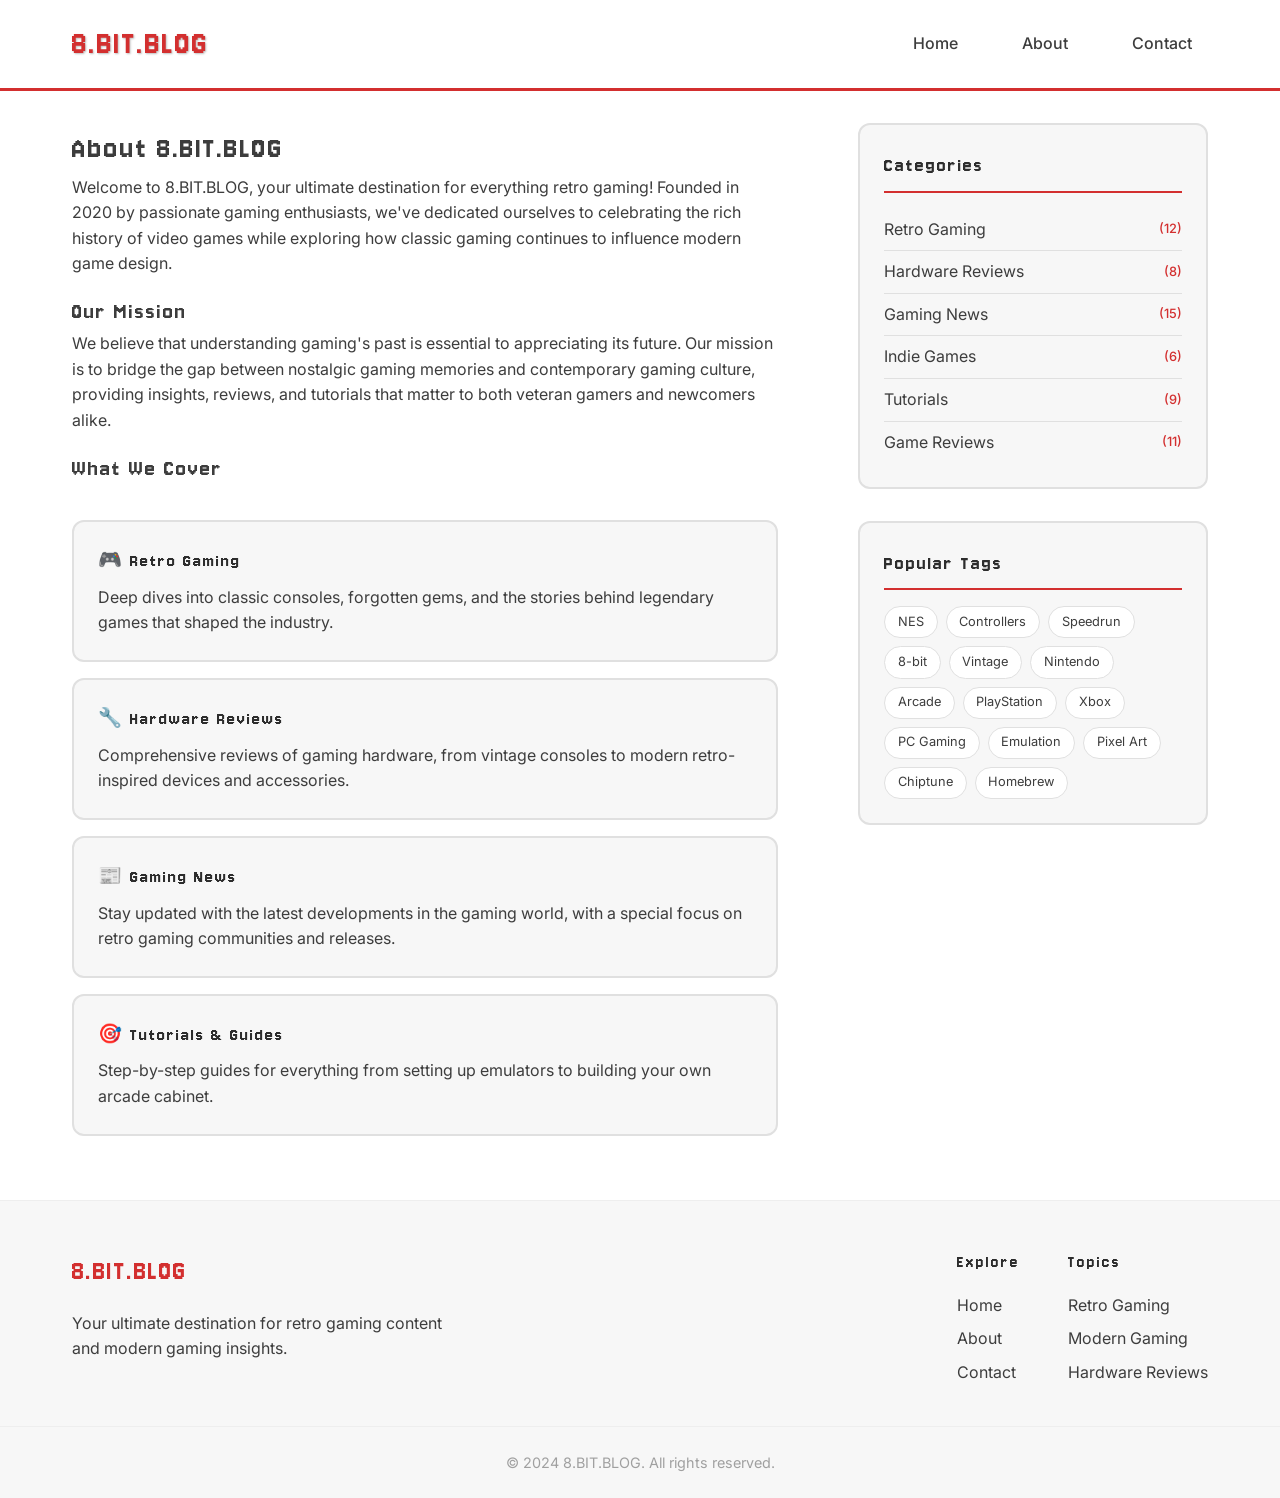
==== about.html @ f6e8e050 "Git learning, fist commit command" ====
<html lang="en">
  <head>
    <meta charset="UTF-8" />
    <meta name="viewport" content="width=device-width, initial-scale=1.0" />
    <title>About - 8.BIT.BLOG</title>
    <link rel="stylesheet" href="assets/styles.css" />
  </head>
  <body>
    <nav class="navbar">
      <div class="nav-container">
        <a href="index.html" class="nav-logo">8.BIT.BLOG</a>
        <ul class="nav-links">
          <li><a href="index.html">Home</a></li>
          <li><a href="about.html">About</a></li>
          <li><a href="contact.html">Contact</a></li>
        </ul>
      </div>
    </nav>

    <div class="content">
      <div class="main-layout">
        <!-- Left Column - About Content -->
        <div class="blog-section">
          <h1>About 8.BIT.BLOG</h1>
          <p>
            Welcome to 8.BIT.BLOG, your ultimate destination for everything
            retro gaming! Founded in 2020 by passionate gaming enthusiasts,
            we've dedicated ourselves to celebrating the rich history of video
            games while exploring how classic gaming continues to influence
            modern game design.
          </p>

          <h2>Our Mission</h2>
          <p>
            We believe that understanding gaming's past is essential to
            appreciating its future. Our mission is to bridge the gap between
            nostalgic gaming memories and contemporary gaming culture, providing
            insights, reviews, and tutorials that matter to both veteran gamers
            and newcomers alike.
          </p>

          <h2>What We Cover</h2>
          <div class="about-topics">
            <div class="topic-item">
              <h3>🎮 Retro Gaming</h3>
              <p>
                Deep dives into classic consoles, forgotten gems, and the
                stories behind legendary games that shaped the industry.
              </p>
            </div>

            <div class="topic-item">
              <h3>🔧 Hardware Reviews</h3>
              <p>
                Comprehensive reviews of gaming hardware, from vintage consoles
                to modern retro-inspired devices and accessories.
              </p>
            </div>

            <div class="topic-item">
              <h3>📰 Gaming News</h3>
              <p>
                Stay updated with the latest developments in the gaming world,
                with a special focus on retro gaming communities and releases.
              </p>
            </div>

            <div class="topic-item">
              <h3>🎯 Tutorials & Guides</h3>
              <p>
                Step-by-step guides for everything from setting up emulators to
                building your own arcade cabinet.
              </p>
            </div>
          </div>
        </div>

        <!-- Right Column - Sidebar -->
        <div class="sidebar-section">
          <!-- Categories -->
          <div class="sidebar-widget">
            <h3>Categories</h3>
            <ul class="category-list">
              <li>
                <a href="#" class="category-item"
                  >Retro Gaming <span class="count">(12)</span></a
                >
              </li>
              <li>
                <a href="#" class="category-item"
                  >Hardware Reviews <span class="count">(8)</span></a
                >
              </li>
              <li>
                <a href="#" class="category-item"
                  >Gaming News <span class="count">(15)</span></a
                >
              </li>
              <li>
                <a href="#" class="category-item"
                  >Indie Games <span class="count">(6)</span></a
                >
              </li>
              <li>
                <a href="#" class="category-item"
                  >Tutorials <span class="count">(9)</span></a
                >
              </li>
              <li>
                <a href="#" class="category-item"
                  >Game Reviews <span class="count">(11)</span></a
                >
              </li>
            </ul>
          </div>

          <!-- Tags -->
          <div class="sidebar-widget">
            <h3>Popular Tags</h3>
            <div class="tag-cloud">
              <a href="#" class="tag">NES</a>
              <a href="#" class="tag">Controllers</a>
              <a href="#" class="tag">Speedrun</a>
              <a href="#" class="tag">8-bit</a>
              <a href="#" class="tag">Vintage</a>
              <a href="#" class="tag">Nintendo</a>
              <a href="#" class="tag">Arcade</a>
              <a href="#" class="tag">PlayStation</a>
              <a href="#" class="tag">Xbox</a>
              <a href="#" class="tag">PC Gaming</a>
              <a href="#" class="tag">Emulation</a>
              <a href="#" class="tag">Pixel Art</a>
              <a href="#" class="tag">Chiptune</a>
              <a href="#" class="tag">Homebrew</a>
            </div>
          </div>
        </div>
      </div>
    </div>

    <footer class="footer">
      <div class="footer-container">
        <div class="footer-brand">
          <h3>8.BIT.BLOG</h3>
          <p>
            Your ultimate destination for retro gaming content and modern gaming
            insights.
          </p>
        </div>

        <div class="footer-links">
          <div class="footer-section">
            <h4>Explore</h4>
            <ul>
              <li><a href="index.html">Home</a></li>
              <li><a href="about.html">About</a></li>
              <li><a href="contact.html">Contact</a></li>
            </ul>
          </div>

          <div class="footer-section">
            <h4>Topics</h4>
            <ul>
              <li><a href="#">Retro Gaming</a></li>
              <li><a href="#">Modern Gaming</a></li>
              <li><a href="#">Hardware Reviews</a></li>
            </ul>
          </div>
        </div>
      </div>

      <div class="footer-bottom">
        <p>&copy; 2024 8.BIT.BLOG. All rights reserved.</p>
      </div>
    </footer>
  </body>
</html>
---- assets/styles.css ----
/* Import fonts from Google Fonts */
@import url("https://fonts.googleapis.com/css2?family=Jersey+10&family=Inter:wght@300;400;500;600&display=swap");

/* Retro Gaming Color Scheme - Inspired by classic NES gamepad */
:root {
  --retro-dark: #2d2d2d;
  --retro-grey: #3d3d3d;
  --retro-light: #f7f7f7;
  --retro-red: #d32f2f;
  --retro-white: #ffffff;
  --retro-shadow: rgba(42, 42, 42, 0.3);
  --retro-letter-spacing: 2px;
}

/* Global styles */
* {
  margin: 0;
  padding: 0;
  box-sizing: border-box;
}
body {
  font-family: "Inter", sans-serif;
  background: var(--retro-white);
  min-height: 100vh;
  color: var(--retro-grey);
  line-height: 1.6;
}
/* Headings */
h1,
h2,
h3,
h4,
h5,
h6 {
  font-weight: normal;
  font-family: "Jersey 10", cursive;
  letter-spacing: var(--retro-letter-spacing);
}

/* Navbar styling */
.navbar {
  background: var(--retro-white);
  border-bottom: 3px solid var(--retro-red);
}

.nav-container {
  max-width: 1200px;
  margin: 0 auto;
  display: flex;
  justify-content: space-between;
  align-items: center;
  padding: 1rem 2rem;
}

.nav-logo {
  font-size: 2.2rem;
  color: var(--retro-red);
  text-decoration: none;
  text-shadow: 1px 1px 2px var(--retro-shadow);
  font-weight: normal;
  font-family: "Jersey 10", cursive;
  letter-spacing: var(--retro-letter-spacing);
}

.nav-links {
  display: flex;
  list-style: none;
  gap: 2rem;
}

.nav-links a {
  color: var(--retro-grey);
  text-decoration: none;
  font-family: "Inter", sans-serif;
  font-weight: 500;
  padding: 0.5rem 1rem;
  transition: all 0.1s ease;
}

.nav-links a:hover {
  color: var(--retro-red);
}

/* Main title styling */
.main-title {
  text-align: center;
  padding: 3rem 2rem;
  background: rgba(255, 255, 255, 0.1);
  margin: 2rem auto;
  max-width: 800px;
  border-radius: 12px;
  border: 3px solid var(--retro-dark);
  box-shadow: 0 8px 16px var(--retro-shadow);
}

.main-title h1 {
  font-size: 3.5rem;
  color: var(--retro-white);
  text-shadow: 3px 3px 0px var(--retro-red);
  margin-bottom: 1rem;
  font-family: "Jersey 10", cursive;
  letter-spacing: 2px;
}

.main-title .subtitle {
  font-size: 1.2rem;
  color: var(--retro-light);
  font-weight: 500;
  text-transform: uppercase;
  letter-spacing: 1px;
}

/* Content area styling */
.content {
  max-width: 1200px;
  margin: 0 auto;
  padding: 2rem;
}

.content p {
  font-family: "Inter", sans-serif;
  font-weight: 400;
  margin-bottom: 1rem;
}

/* Main Layout - Two Column */
.main-layout {
  display: grid;
  grid-template-columns: 1fr 350px;
  gap: 5rem;
  align-items: start;
}

.blog-section {
  min-width: 0; /* Prevents grid overflow */
}

/* Sidebar Section */
.sidebar-section {
  display: flex;
  flex-direction: column;
  gap: 2rem;
}

.sidebar-widget {
  background: var(--retro-light);
  border: 2px solid #e0e0e0;
  border-radius: 12px;
  padding: 1.5rem;
}

.sidebar-widget h3 {
  color: var(--retro-dark);
  margin-bottom: 1rem;
  font-size: 1.3rem;
  border-bottom: 2px solid var(--retro-red);
  padding-bottom: 0.5rem;
}

/* Categories */
.category-list {
  list-style: none;
  padding: 0;
  margin: 0;
}

.category-list li {
  border-bottom: 1px solid #e0e0e0;
  padding: 0.5rem 0;
}

.category-list li:last-child {
  border-bottom: none;
}

.category-item {
  font-family: 'Inter', sans-serif;
  color: var(--retro-grey);
  text-decoration: none;
  display: flex;
  justify-content: space-between;
  align-items: center;
  transition: color 0.2s ease;
}

.category-item:hover {
  color: var(--retro-red);
}

.count {
  font-size: 0.8rem;
  color: var(--retro-red);
  font-weight: 500;
}

/* Tag Cloud */
.tag-cloud {
  display: flex;
  flex-wrap: wrap;
  gap: 0.5rem;
}

.tag {
  font-family: 'Inter', sans-serif;
  background: var(--retro-white);
  color: var(--retro-grey);
  padding: 0.3rem 0.8rem;
  border-radius: 20px;
  text-decoration: none;
  font-size: 0.8rem;
  border: 1px solid #e0e0e0;
  transition: all 0.2s ease;
}

.tag:hover {
  background: var(--retro-red);
  color: var(--retro-white);
  border-color: var(--retro-red);
}


/* About Page Specific Styles */
.about-topics {
  margin: 2rem 0;
}

.topic-item {
  background: var(--retro-light);
  border: 2px solid #e0e0e0;
  border-radius: 12px;
  padding: 1.5rem;
  margin-bottom: 1rem;
  transition: all 0.3s ease;
}

.topic-item:hover {
  border-color: var(--retro-red);
  transform: translateY(-2px);
  box-shadow: 0 4px 12px rgba(0, 0, 0, 0.1);
}

.topic-item h3 {
  color: var(--retro-dark);
  margin-bottom: 0.5rem;
  font-size: 1.2rem;
}

.topic-item p {
  font-family: 'Inter', sans-serif;
  color: var(--retro-grey);
  line-height: 1.6;
  margin: 0;
}

/* Contact Form Styles */
.contact-form-section {
  margin: 2rem 0;
  background: var(--retro-light);
  border: 2px solid #e0e0e0;
  border-radius: 12px;
  padding: 2rem;
}

.contact-form-section h2 {
  margin-bottom: 1.5rem;
  color: var(--retro-dark);
}

.contact-form {
  display: flex;
  flex-direction: column;
  gap: 1.5rem;
}

.form-row {
  display: grid;
  grid-template-columns: 1fr 1fr;
  gap: 1rem;
}

.form-group {
  display: flex;
  flex-direction: column;
}

.form-group label {
  font-family: 'Inter', sans-serif;
  color: var(--retro-dark);
  font-weight: 500;
  margin-bottom: 0.5rem;
  font-size: 0.9rem;
}

.form-group input,
.form-group select,
.form-group textarea {
  font-family: 'Inter', sans-serif;
  padding: 0.8rem;
  border: 2px solid #e0e0e0;
  border-radius: 6px;
  font-size: 0.9rem;
  transition: border-color 0.2s ease;
  background: var(--retro-white);
}

.form-group input:focus,
.form-group select:focus,
.form-group textarea:focus {
  outline: none;
  border-color: var(--retro-red);
}

.form-group textarea {
  resize: vertical;
  min-height: 120px;
}

.checkbox-group {
  flex-direction: row;
  align-items: center;
  gap: 0.5rem;
}

.checkbox-label {
  display: flex;
  align-items: center;
  gap: 0.5rem;
  cursor: pointer;
  font-size: 0.9rem;
}

.checkbox-label input[type="checkbox"] {
  width: 18px;
  height: 18px;
  margin: 0;
}

.contact-submit-btn {
  background: var(--retro-red);
  color: var(--retro-white);
  padding: 1rem 2rem;
  border: none;
  border-radius: 6px;
  font-family: 'Inter', sans-serif;
  font-weight: 600;
  font-size: 1rem;
  cursor: pointer;
  transition: all 0.2s ease;
  align-self: flex-start;
  box-shadow: 0 4px 0 #b71c1c;
}

.contact-submit-btn:hover {
  transform: translateY(-2px);
  box-shadow: 0 6px 0 #b71c1c;
}

.contact-submit-btn:active {
  transform: translateY(2px);
  box-shadow: 0 2px 0 #b71c1c;
}

.contact-link {
  color: var(--retro-red);
  text-decoration: none;
  font-weight: 500;
  font-family: 'Inter', sans-serif;
  font-size: 0.9rem;
  margin-top: 0.5rem;
  display: inline-block;
}

.contact-link:hover {
  text-decoration: underline;
}

/* NES Gamepad Card Styling */
.gamepad-card {
  display: flex;
  align-items: center;
  background: var(--retro-light);
  border: 2px solid var(--retro-grey);
  border-radius: 16px;
  padding: 2rem;
  margin: 2rem 0;
  gap: 2rem;
  max-width: 800px;
}

/* Left side - D-Pad */
.card-left {
  flex: 0 0 80px;
  display: flex;
  justify-content: center;
  align-items: center;
}

.dpad {
  position: relative;
  width: 60px;
  height: 60px;
}

.dpad-horizontal,
.dpad-vertical {
  background: var(--retro-grey);
  position: absolute;
  border-radius: 4px;
}

.dpad-horizontal {
  width: 60px;
  height: 20px;
  top: 50%;
  left: 0;
  transform: translateY(-50%);
}

.dpad-vertical {
  width: 20px;
  height: 60px;
  left: 50%;
  top: 0;
  transform: translateX(-50%);
}

/* Center content */
.card-content {
  flex: 1;
  padding: 0 1rem;
}

.card-content h3 {
  color: var(--retro-dark);
  margin-bottom: 0.5rem;
  font-size: 1.4rem;
}

.card-content p {
  color: var(--retro-grey);
  margin: 0;
  line-height: 1.5;
}

/* Right side - Action buttons */
.card-right {
  flex: 0 0 80px;
  display: flex;
  justify-content: center;
  align-items: center;
}

.action-buttons {
  display: flex;
  flex-direction: column;
  gap: 0.8rem;
}

.action-btn {
  width: 50px;
  height: 50px;
  border-radius: 50%;
  border: 3px solid var(--retro-red);
  background: var(--retro-red);
  color: var(--retro-white);
  font-family: "Inter", sans-serif;
  font-weight: 600;
  cursor: pointer;
  transition: all 0.2s ease;
  display: flex;
  align-items: center;
  justify-content: center;
  box-shadow: 0 5px 0 #b71c1c;
}

.action-btn:active {
  transform: translateY(3px);
  box-shadow: 0 2px 0 #b71c1c;
}

.action-btn .arrow {
  font-size: 1.2rem;
  font-weight: bold;
}

.action-btn .initials {
  font-size: 0.9rem;
  font-weight: 600;
}

/* Author button styling */
.author-btn {
  background: var(--retro-white);
  color: var(--retro-red);
  border: 3px solid var(--retro-red);
  box-shadow: 0 5px 0 #b71c1c;
}

.author-btn:hover {
  background: var(--retro-red);
  color: var(--retro-white);
}

/* Gaming Hints Section */
.hints-section {
  background: var(--retro-light);
  border-top: 1px solid #eee;
  border-bottom: 1px solid #eee;
  margin-top: 4rem;
  padding: 4rem 0;
}

.hints-container {
  max-width: 1200px;
  margin: 0 auto;
  padding: 0 2rem;
  text-align: center;
}

.hints-section h2 {
  color: var(--retro-dark);
  font-size: 2.5rem;
  margin-bottom: 1rem;
}

.hints-subtitle {
  font-family: "Inter", sans-serif;
  color: var(--retro-grey);
  font-size: 1.1rem;
  margin-bottom: 3rem;
  max-width: 600px;
  margin-left: auto;
  margin-right: auto;
}

.hints-grid {
  display: grid;
  grid-template-columns: repeat(auto-fit, minmax(250px, 1fr));
  gap: 2rem;
  margin-top: 3rem;
}

.hint-card {
  background: var(--retro-white);
  border: 2px solid #e0e0e0;
  border-radius: 12px;
  padding: 2rem 1.5rem;
  text-align: center;
  transition: all 0.3s ease;
  cursor: pointer;
}

.hint-card:hover {
  border-color: var(--retro-red);
  transform: translateY(-4px);
  box-shadow: 0 8px 24px rgba(0, 0, 0, 0.1);
}

.hint-icon {
  font-size: 2.5rem;
  margin-bottom: 1rem;
  display: block;
}

.hint-card h3 {
  color: var(--retro-dark);
  margin-bottom: 1rem;
  font-size: 1.3rem;
}

.hint-card p {
  font-family: "Inter", sans-serif;
  color: var(--retro-grey);
  line-height: 1.6;
  margin: 0;
}

/* Events Section */
.events-section {
  background: var(--retro-white);
  padding: 4rem 0;
}

.events-container {
  max-width: 1200px;
  margin: 0 auto;
  padding: 0 2rem;
  text-align: center;
}

.events-section h2 {
  color: var(--retro-dark);
  font-size: 2.5rem;
  margin-bottom: 1rem;
}

.events-subtitle {
  font-family: 'Inter', sans-serif;
  color: var(--retro-grey);
  font-size: 1.1rem;
  margin-bottom: 3rem;
  max-width: 600px;
  margin-left: auto;
  margin-right: auto;
}

.events-timeline {
  display: flex;
  flex-direction: column;
  gap: 2rem;
  max-width: 700px;
  margin: 0 auto;
  text-align: left;
}

.event-item {
  display: flex;
  gap: 1.5rem;
  align-items: flex-start;
  padding: 1.5rem;
  background: var(--retro-light);
  border-radius: 12px;
  border: 2px solid #e0e0e0;
  transition: all 0.3s ease;
}

.event-item:hover {
  border-color: var(--retro-red);
  transform: translateY(-2px);
  box-shadow: 0 8px 24px rgba(0, 0, 0, 0.1);
}

.event-date {
  flex: 0 0 80px;
  text-align: center;
  background: var(--retro-red);
  color: var(--retro-white);
  border-radius: 8px;
  padding: 1rem 0.5rem;
  display: flex;
  flex-direction: column;
  justify-content: center;
}

.event-date .month {
  font-family: 'Inter', sans-serif;
  font-size: 0.8rem;
  font-weight: 600;
  text-transform: uppercase;
  letter-spacing: 1px;
}

.event-date .day {
  font-family: 'Jersey 10', cursive;
  font-size: 1.8rem;
  font-weight: normal;
  line-height: 1;
}

.event-content {
  flex: 1;
}

.event-content h3 {
  color: var(--retro-dark);
  margin-bottom: 0.5rem;
  font-size: 1.3rem;
}

.event-content p {
  font-family: 'Inter', sans-serif;
  color: var(--retro-grey);
  line-height: 1.6;
  margin-bottom: 0.5rem;
}

.event-location {
  font-family: 'Inter', sans-serif;
  color: var(--retro-red);
  font-size: 0.9rem;
  font-weight: 500;
}

/* Footer Styling */
.footer {
  border-top: 1px solid #eee;
  background: var(--retro-light);
  color: var(--retro-dark);
  margin-top: 0;
}

.footer-container {
  max-width: 1200px;
  margin: 0 auto;
  padding: 3rem 2rem 2rem;
  display: grid;
  grid-template-columns: 1fr 1fr;
  gap: 3rem;
  align-items: start;
}

.footer-brand h3 {
  color: var(--retro-red);
  margin-bottom: 1rem;
  font-size: 1.8rem;
}

.footer-brand p {
  font-family: "Inter", sans-serif;
  color: var(--retro-grey);
  line-height: 1.6;
  max-width: 400px;
}

.footer-links {
  display: flex;
  gap: 3rem;
  justify-content: flex-end;
}

.footer-section h4 {
  color: var(--retro-dark);
  margin-bottom: 1rem;
  font-size: 1.1rem;
}

.footer-section ul {
  list-style: none;
  padding: 0;
}

.footer-section li {
  margin-bottom: 0.5rem;
}

.footer-section a {
  color: var(--retro-grey);
  text-decoration: none;
  font-family: "Inter", sans-serif;
  font-weight: 400;
  transition: color 0.2s ease;
}

.footer-section a:hover {
  color: var(--retro-red);
}

.footer-bottom {
  border-top: 1px solid #eee;
  padding: 1.5rem 2rem;
  text-align: center;
}

.footer-bottom p {
  font-family: "Inter", sans-serif;
  color: #a0a0a0;
  margin: 0;
  font-size: 0.9rem;
}

/* Responsive design */
@media (max-width: 768px) {
  .nav-container {
    flex-direction: column;
    gap: 1rem;
  }

  .nav-links {
    gap: 1rem;
  }

  .main-title h1 {
    font-size: 2.5rem;
  }

  .navbar {
    padding: 1rem;
  }

  /* Responsive main layout */
  .main-layout {
    grid-template-columns: 1fr;
    gap: 2rem;
  }

  .sidebar-section {
    order: -1; /* Move sidebar above blog content on mobile */
  }

  .sidebar-widget {
    padding: 1rem;
  }

  .tag-cloud {
    gap: 0.3rem;
  }

  .tag {
    font-size: 0.75rem;
    padding: 0.25rem 0.6rem;
  }

  /* Responsive contact form */
  .contact-form-section {
    padding: 1.5rem;
  }

  .form-row {
    grid-template-columns: 1fr;
    gap: 0;
  }

  /* Responsive gamepad card */
  .gamepad-card {
    flex-direction: column;
    text-align: center;
    padding: 1.5rem;
    gap: 1.5rem;
  }

  .card-left,
  .card-right {
    flex: none;
  }

  .action-buttons {
    flex-direction: row;
    justify-content: center;
    gap: 1rem;
  }

  .dpad {
    width: 50px;
    height: 50px;
  }

  .dpad-horizontal {
    width: 50px;
    height: 16px;
  }

  .dpad-vertical {
    width: 16px;
    height: 50px;
  }

  /* Responsive hints section */
  .hints-section {
    padding: 3rem 0;
  }

  .hints-container {
    padding: 0 1rem;
  }

  .hints-section h2 {
    font-size: 2rem;
  }

  .hints-grid {
    grid-template-columns: 1fr;
    gap: 1.5rem;
  }

  .hint-card {
    padding: 1.5rem;
  }

  /* Responsive events section */
  .events-section {
    padding: 3rem 0;
  }

  .events-container {
    padding: 0 1rem;
  }

  .events-section h2 {
    font-size: 2rem;
  }

  .events-timeline {
    max-width: 100%;
  }

  .event-item {
    padding: 1.2rem;
    gap: 1rem;
  }

  .event-date {
    flex: 0 0 70px;
    padding: 0.8rem 0.5rem;
  }

  .event-date .day {
    font-size: 1.5rem;
  }

  /* Responsive footer */
  .footer-container {
    grid-template-columns: 1fr;
    gap: 2rem;
    padding: 2rem 1rem 1.5rem;
  }

  .footer-links {
    justify-content: flex-start;
    gap: 2rem;
  }

  .footer-bottom {
    padding: 1rem;
  }
}
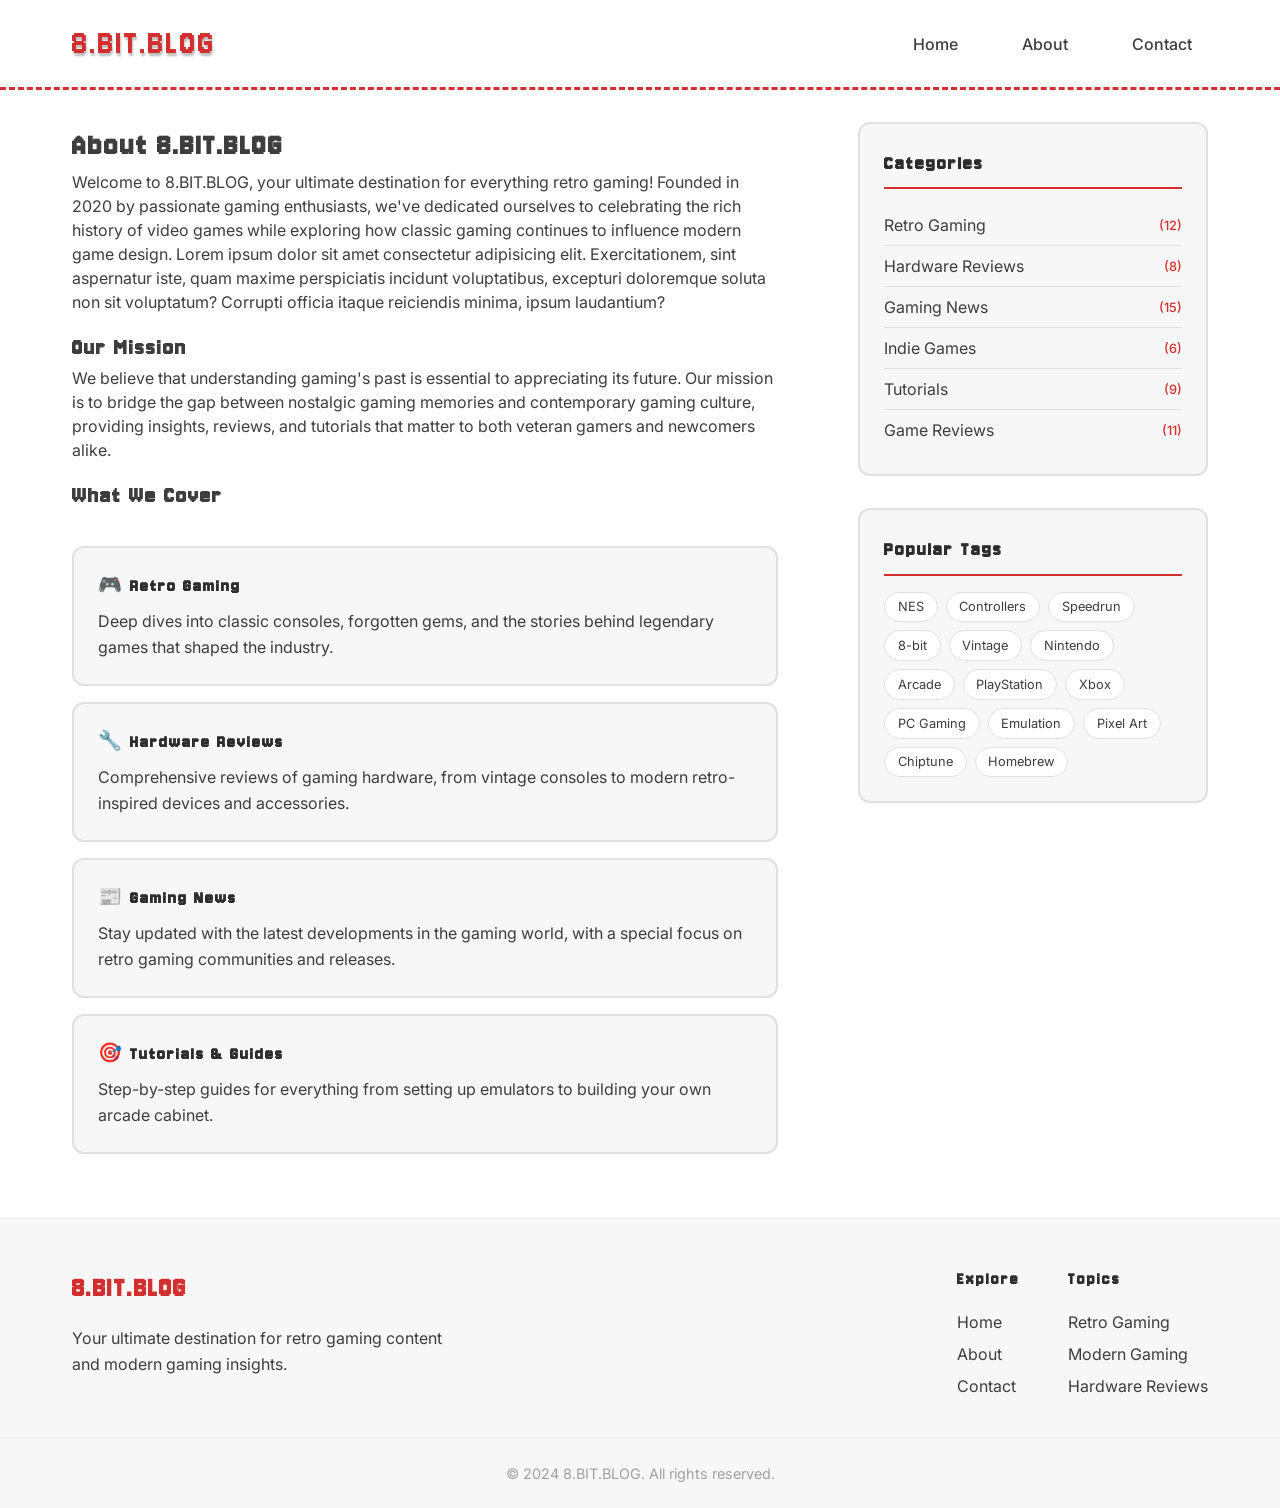
==== commit 668939e1: "ghdesktop branch commit" ====
--- a/about.html
+++ b/about.html
@@ -28,6 +28,7 @@
             we've dedicated ourselves to celebrating the rich history of video
             games while exploring how classic gaming continues to influence
             modern game design.
+            Lorem ipsum dolor sit amet consectetur adipisicing elit. Exercitationem, sint aspernatur iste, quam maxime perspiciatis incidunt voluptatibus, excepturi doloremque soluta non sit voluptatum? Corrupti officia itaque reiciendis minima, ipsum laudantium?
           </p>
 
           <h2>Our Mission</h2>
--- a/assets/styles.css
+++ b/assets/styles.css
@@ -13,6 +13,9 @@
 }
 
 /* Global styles */
+/* Global styles */
+/* Global styles */
+
 * {
   margin: 0;
   padding: 0;
@@ -23,7 +26,7 @@
   background: var(--retro-white);
   min-height: 100vh;
   color: var(--retro-grey);
-  line-height: 1.6;
+  line-height: 1.5;
 }
 /* Headings */
 h1,
@@ -32,7 +35,7 @@
 h4,
 h5,
 h6 {
-  font-weight: normal;
+  font-weight: bold;
   font-family: "Jersey 10", cursive;
   letter-spacing: var(--retro-letter-spacing);
 }
@@ -40,7 +43,7 @@
 /* Navbar styling */
 .navbar {
   background: var(--retro-white);
-  border-bottom: 3px solid var(--retro-red);
+  border-bottom: 3px dashed var(--retro-red);
 }
 
 .nav-container {
@@ -53,10 +56,10 @@
 }
 
 .nav-logo {
-  font-size: 2.2rem;
+  font-size: 2.3rem;
   color: var(--retro-red);
   text-decoration: none;
-  text-shadow: 1px 1px 2px var(--retro-shadow);
+  text-shadow: 1px 3px 2px var(--retro-shadow);
   font-weight: normal;
   font-family: "Jersey 10", cursive;
   letter-spacing: var(--retro-letter-spacing);
